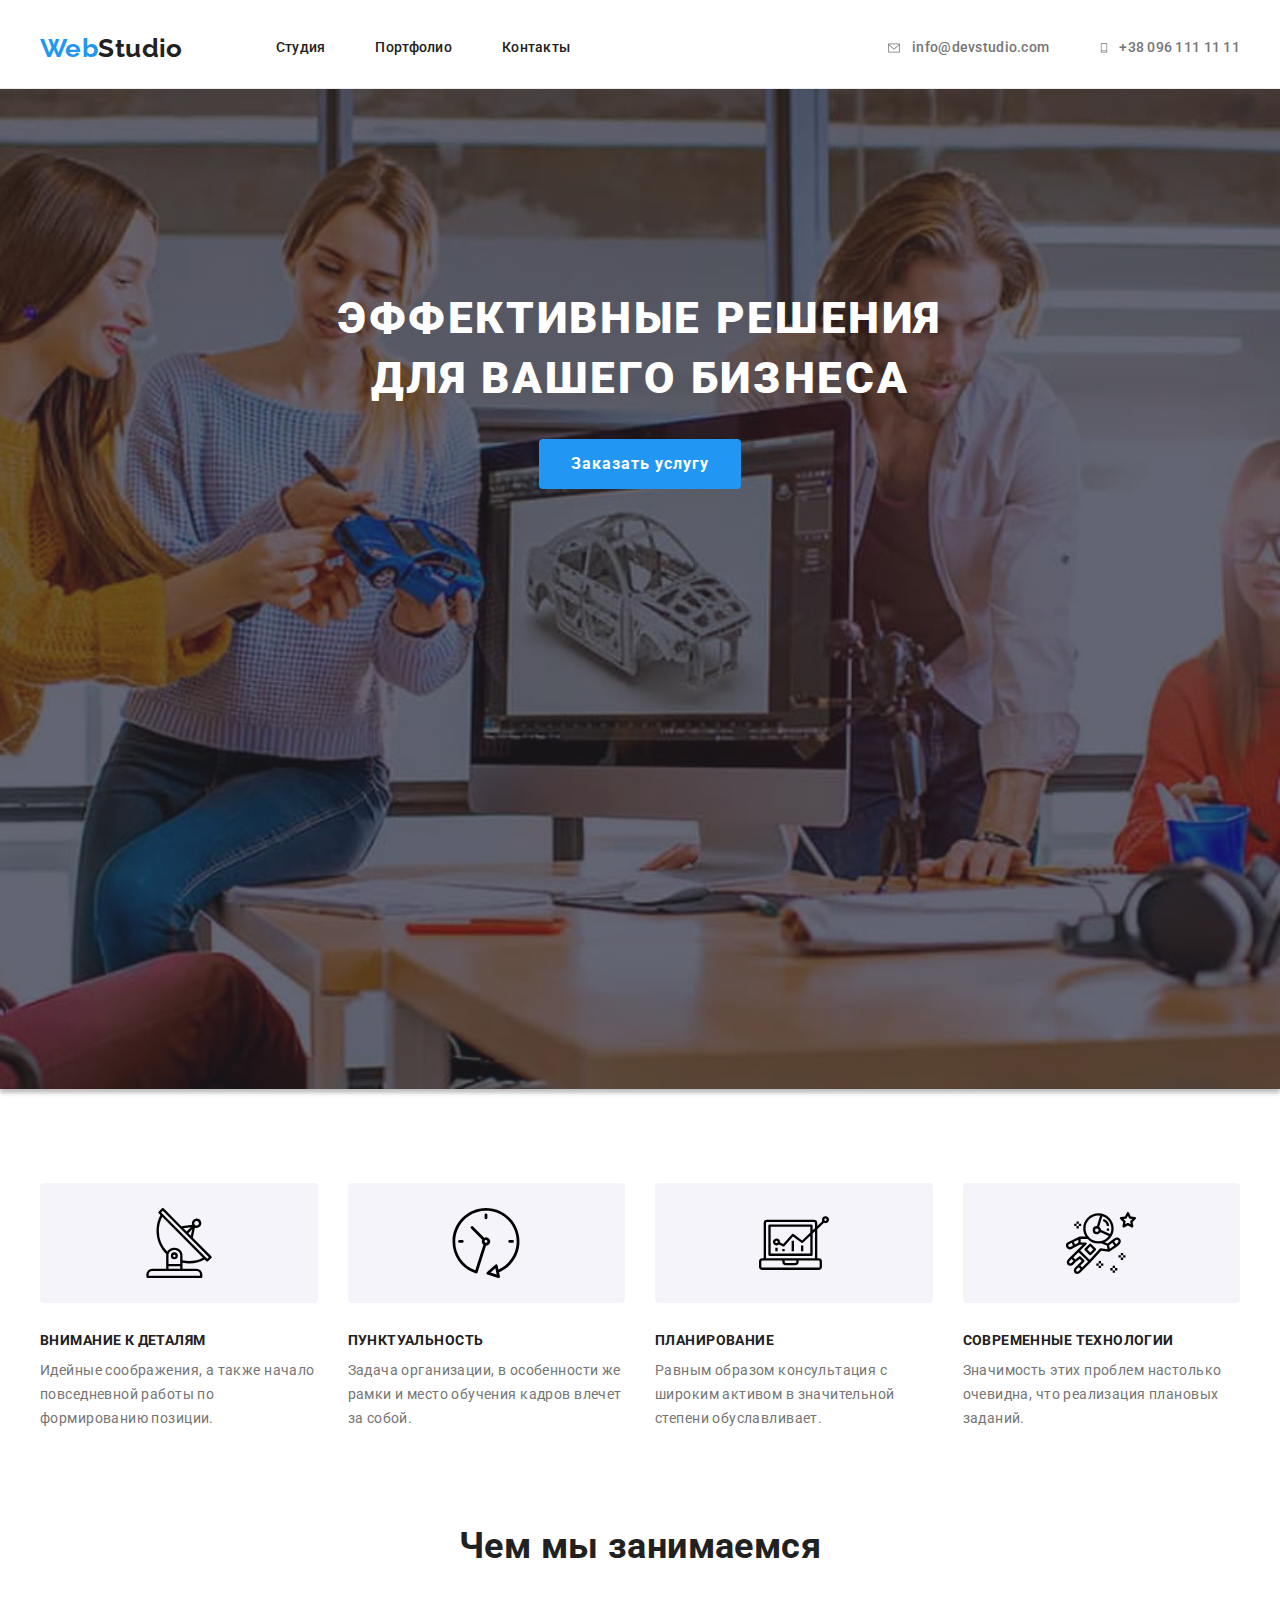
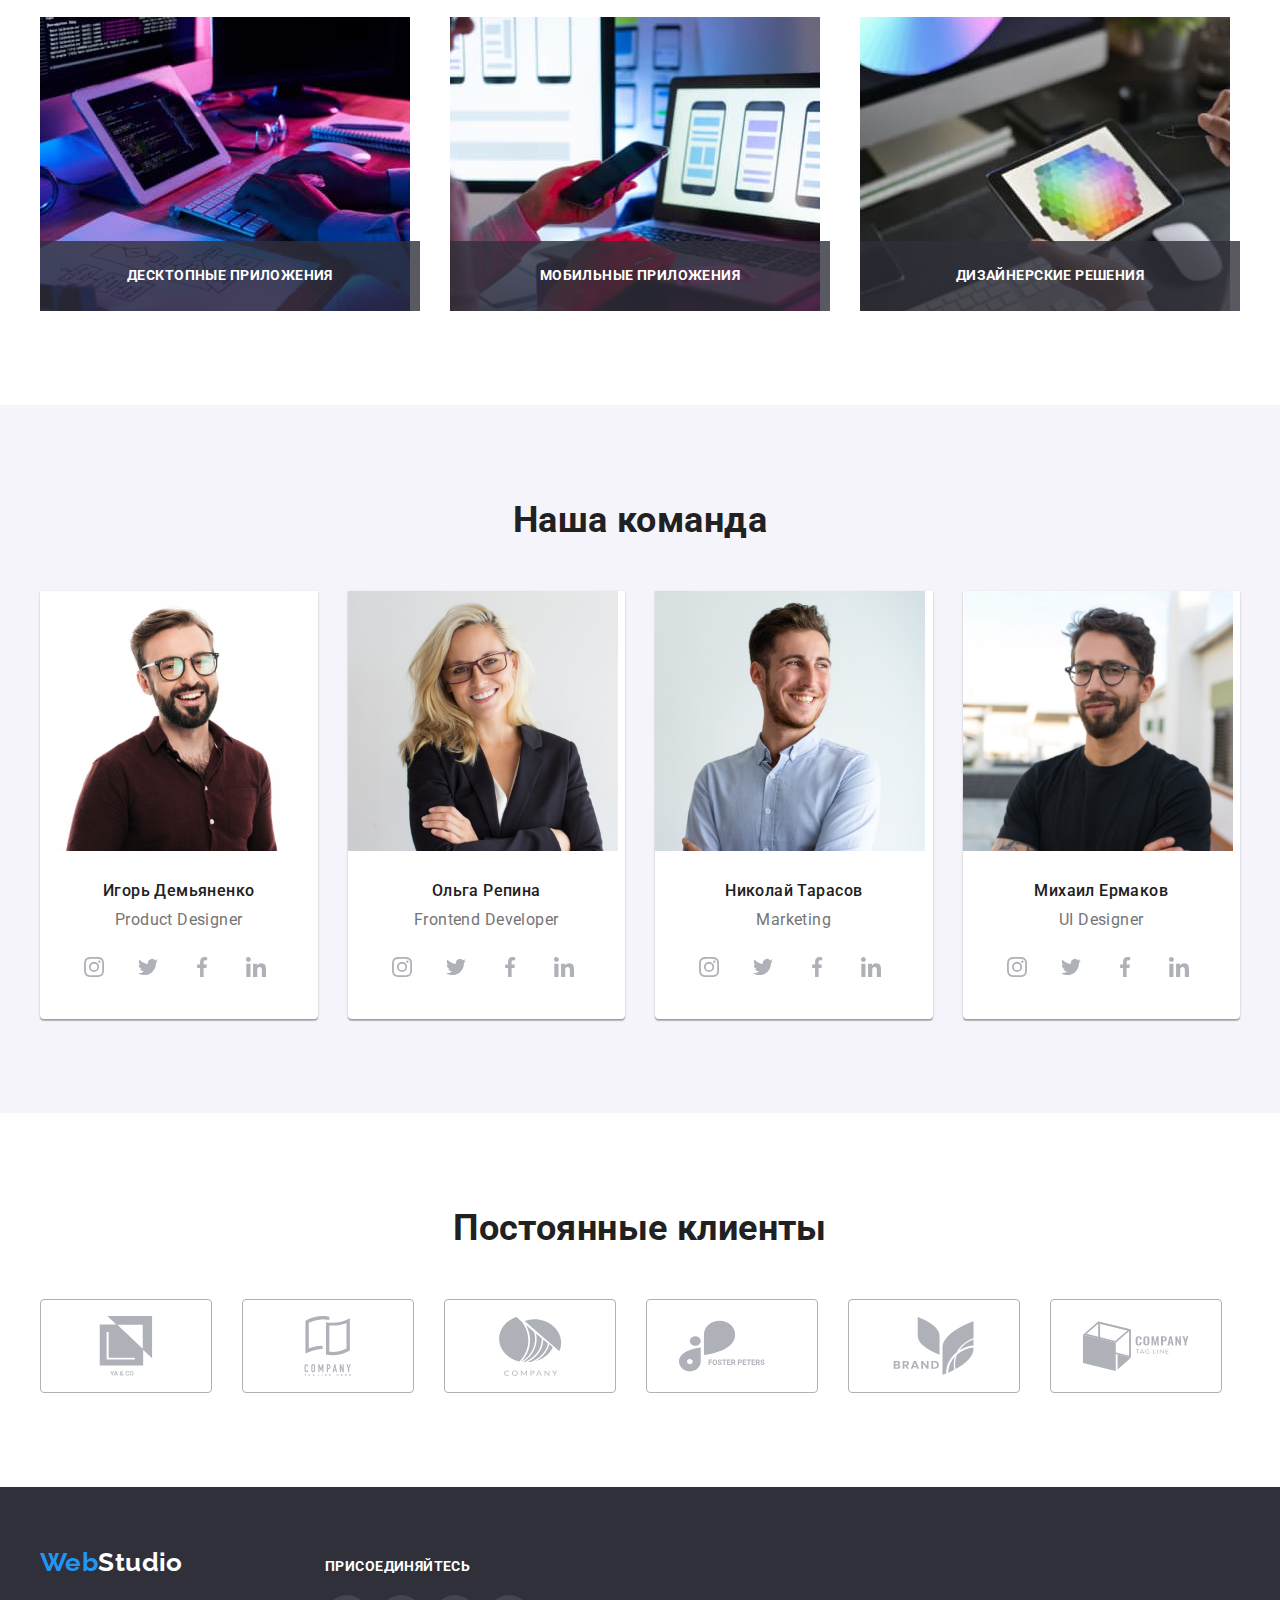
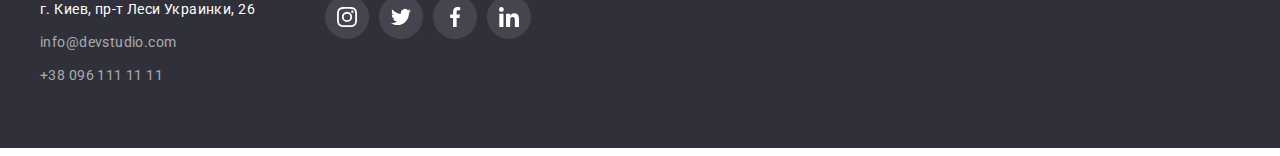
==== index.html @ 46153fd8 "add" ====
<!DOCTYPE html>
<html lang="ru">
<head>
    <meta charset="UTF-8">
    <meta http-equiv="X-UA-Compatible" content="IE=edge">
    <meta name="viewport" content="width=device-width, initial-scale=1.0">
    <title>Document</title>
        <link rel="preconnect" href="https://fonts.googleapis.com">
        <link rel="preconnect" href="https://fonts.gstatic.com" crossorigin>
        <link href="https://fonts.googleapis.com/css2?family=Oleo+Script&family=Raleway:wght@700&family=Roboto:wght@400;500;700;900&display=swap" rel="stylesheet">
        <link rel="stylesheet" href="https://cdnjs.cloudflare.com/ajax/libs/modern-normalize/1.1.0/modern-normalize.min.css" integrity="sha512-wpPYUAdjBVSE4KJnH1VR1HeZfpl1ub8YT/NKx4PuQ5NmX2tKuGu6U/JRp5y+Y8XG2tV+wKQpNHVUX03MfMFn9Q==" crossorigin="anonymous" referrerpolicy="no-referrer" />
        <link rel="stylesheet" href="./css/style.css">
</head>
<body>
    <header class="site-header"> 
        <div class="container header-container">
            <a href="" class="logo-accent-color link"> Web<span class="color-black">Studio</span></a>
        <nav>
            <ul class="header-site-nav list">
                <li class="header-nav-item"> <a href="" class="site-nav-link link">Студия</a> </li>
                <li class="header-nav-item"> <a href="./portfolio.html" class="site-nav-link link">Портфолио</a> </li>
                <li class="header-nav-item"> <a href="" class="site-nav-link link">Контакты</a>  </li>
            </ul>
        </nav>    
            <ul class="header-site-contact list">
                <li class="header-contact-item">
                     <a class="site-contact-link link" href="mailto:info@devstudio.com" >
                        <svg class="icon envelope" width="16" height="12" >
                            <use href="./img/icons.svg#icon-envelope" ></use>
                        </svg>
                        info@devstudio.com </a>
                     </li>
                <li class="header-contact-item">
                     <a class="site-contact-link link" href="tel:+380961111111" >
                        <svg class="icon vector" width="10" height="16" >
                            <use href="./img/icons.svg#icon-Vector" ></use>
                        </svg>
                        +38 096 111 11 11 </a> 
                    </li>
            </ul>
        </div>
    </header>
    <main>
        <section class="main-hero thumb">
                <div class="container">
                    <h1 class="main-hero-title">Эффективные решения <br> для вашего бизнеса</h1>
                    <button class="main-hero-button pointer" type="button">Заказать услугу</button>
                </div> 
        </section>
        <section class="section-feature section">
            <div class="container">
            <h2 class="visually-hidden">Последовательность эффективной работы</h2>
            <ul class="section-feature-list list"> 
                <li class="section-feature-item">
                    <div class="feature-thumb">
                        <svg class="features-icon">
                            <use href="./img/icons.svg#icon-antenna"></use>
                        </svg>
                    </div>
                    <h3 class="section-feature-title">Внимание к деталям</h3>
                    <p class="section-feature-text">Идейные соображения, а также начало повседневной работы по формированию позиции.</p>
                </li>
                <li class="section-feature-item">
                    <div class="feature-thumb">
                        <svg class="features-icon">
                            <use href="./img/icons.svg#icon-clock"></use>
                        </svg>
                    </div>
                    <h3 class="section-feature-title">Пунктуальность</h3>
                    <p class="section-feature-text">Задача организации, в особенности же рамки и место обучения кадров влечет за собой.</p>
                </li>
                <li class="section-feature-item">
                    <div class="feature-thumb">
                        <svg class="features-icon">
                            <use href="./img/icons.svg#icon-diagram"></use>
                        </svg>
                    </div>
                    <h3 class="section-feature-title">Планирование</h3>
                    <p class="section-feature-text">Равным образом консультация с широким активом в значительной степени обуславливает.</p>
                </li>
                <li class="section-feature-item">
                    <div class="feature-thumb">
                        <svg class="features-icon">
                            <use href="./img/icons.svg#icon-astronaut"></use>
                        </svg>
                    </div>
                    <h3 class="section-feature-title">Современные технологии</h3>
                    <p class="section-feature-text">Значимость этих проблем настолько очевидна, что реализация плановых заданий.</p>        
               </li>                     
            </ul>
            </div>
        </section>
        <!--Нашы работы-->
        <section class="section-work section">
            <div class="container">
            <h2 class="promo-title">Чем мы занимаемся</h2>
                <ul class="work-foto-list list">
                    <li class="work-foto-item">
                        <div class="img-thumb">
                            <img src="./img/box1.jpg" alt="Написание кода в HTML" width="370" height="294">
                            <div class="img-title">
                                <p class="label" >Десктопные приложения</p>
                             </div>
                        </div>
                    </li>
                    <li class="work-foto-item">
                        <div class="img-thumb">
                            <img src="./img/box2.jpg" alt="Разработка web приложений для смартфонов" width="370" height="294">
                            <div class="img-title">
                                <p class="label">Мобильные приложения</p>
                            </div>
                        </div>
                    </li> 
                    <li class="work-foto-item">
                        <div class="img-thumb">
                            <img src="./img/box3.jpg" alt="Дизайнерское решение" width="370" height="294">
                            <div class="img-title">
                                <p class="label">Дизайнерские решения</p>
                            </div>
                        </div>
                    </li>
                </ul>
            </div>
        </section>
        <!--Команда-->
        <section class="section-team section">
            <div class="container">
            <h2 class="promo-title">Наша команда</h2>
            <ul class="team-foto-list list">
                <li class="team-foto-item">
                    <img src="./img/img.jpg" alt="Игорь Демьяненко" width="270" height="260">
                        <div class="container-data">
                            <h3 class="team-foto-title">Игорь Демьяненко</h3>
                            <p class="team-foto-text" lang="en">Product Designer</p>
                                <ul class="team-list-icon">
                                    <li class="team-item-icon">
                                        <a class="team-link-icon" href="">
                                            <svg class="team-icon">
                                                <use href="./img/icons.svg#icon-instagram"></use>
                                            </svg>
                                        </a>
                                    </li>
                                    <li class="team-item-icon">
                                        <a class="team-link-icon" href="">
                                            <svg class="team-icon">
                                                <use href="./img/icons.svg#icon-twitter"></use>
                                            </svg>
                                        </a>
                                    </li>
                                    <li class="team-item-icon">
                                        <a class="team-link-icon" href="">
                                            <svg class="team-icon">
                                                <use href="./img/icons.svg#icon-facebook"></use>
                                            </svg>
                                        </a>
                                    </li>
                                    <li class="team-item-icon">
                                        <a class="team-link-icon" href="">
                                            <svg class="team-icon">
                                                <use href="./img/icons.svg#icon-linkedin"></use>
                                            </svg>
                                        </a>
                                    </li>
                                </ul>
                        </div>
                </li>
                <li class="team-foto-item">
                    <img src="./img/img1.jpg" alt="Ольга Репина" width="270" height="260">
                        <div class="container-data">
                            <h3 class="team-foto-title">Ольга Репина</h3>    
                            <p class="team-foto-text" lang="en">Frontend Developer</p>
                                <ul class="team-list-icon">
                                    <li class="team-item-icon">
                                        <a class="team-link-icon" href="">
                                            <svg class="team-icon">
                                                <use href="./img/icons.svg#icon-instagram"></use>
                                            </svg>
                                        </a>
                                    </li>
                                    <li class="team-item-icon">
                                        <a class="team-link-icon" href="">
                                            <svg class="team-icon">
                                                <use href="./img/icons.svg#icon-twitter"></use>
                                            </svg>
                                        </a>
                                    </li>
                                    <li class="team-item-icon">
                                        <a class="team-link-icon" href="">
                                            <svg class="team-icon">
                                                <use href="./img/icons.svg#icon-facebook"></use>
                                            </svg>
                                        </a>
                                    </li>
                                    <li class="team-item-icon">
                                        <a class="team-link-icon" href="">
                                            <svg class="team-icon">
                                                <use href="./img/icons.svg#icon-linkedin"></use>
                                            </svg>
                                        </a>
                                    </li>
                                </ul>
                        </div>
                    <li class="team-foto-item">
                    <img src="./img/img2.jpg" alt="Николай Тарасов" width="270" height="260">
                        <div class="container-data">
                            <h3 class="team-foto-title">Николай Тарасов</h3>
                            <p class="team-foto-text" lang="en">Marketing</p>
                                <ul class="team-list-icon">
                                    <li class="team-item-icon">
                                        <a class="team-link-icon" href="">
                                            <svg class="team-icon">
                                                <use href="./img/icons.svg#icon-instagram"></use>
                                            </svg>
                                        </a>
                                    </li>
                                    <li class="team-item-icon">
                                        <a class="team-link-icon" href="">
                                            <svg class="team-icon">
                                                <use href="./img/icons.svg#icon-twitter"></use>
                                            </svg>
                                        </a>
                                    </li>
                                    <li class="team-item-icon">
                                        <a class="team-link-icon" href="">
                                            <svg class="team-icon">
                                                <use href="./img/icons.svg#icon-facebook"></use>
                                            </svg>
                                        </a>
                                    </li>
                                    <li class="team-item-icon">
                                        <a class="team-link-icon" href="">
                                            <svg class="team-icon">
                                                <use href="./img/icons.svg#icon-linkedin"></use>
                                            </svg>
                                        </a>
                                    </li>
                                </ul>
                        </div>
                </li>
                <li class="team-foto-item">
                    <img src="./img/img3.jpg" alt="Михаил Ермаков" width="270" height="260">     
                        <div class="container-data">
                            <h3 class="team-foto-title">Михаил Ермаков</h3> 
                            <p class="team-foto-text" lang="en">UI Designer</p>
                                <ul class="team-list-icon">
                                    <li class="team-item-icon">
                                        <a class="team-link-icon" href="">
                                            <svg class="team-icon">
                                                <use href="./img/icons.svg#icon-instagram"></use>
                                            </svg>
                                        </a>
                                    </li>
                                    <li class="team-item-icon">
                                        <a class="team-link-icon" href="">
                                            <svg class="team-icon">
                                                <use href="./img/icons.svg#icon-twitter"></use>
                                            </svg>
                                        </a>
                                    </li>
                                    <li class="team-item-icon">
                                        <a class="team-link-icon" href="">
                                            <svg class="team-icon">
                                                <use href="./img/icons.svg#icon-facebook"></use>
                                            </svg>
                                        </a>
                                    </li>
                                    <li class="team-item-icon">
                                        <a class="team-link-icon" href="">
                                            <svg class="team-icon">
                                                <use href="./img/icons.svg#icon-linkedin"></use>
                                            </svg>
                                        </a>
                                    </li>
                                </ul>
                        </div>
                </li>
            </ul>    
            </div>
        </section>
        <!--Постоянные клиенты-->
        <section class="clients section">
            <div class="container">
                <h2 class="clients-title">Постоянные клиенты</h2>
                    <ul class="clients-list">
                        <li class="clients-item">
                            <a class="clients-link" href="">
                                <svg class="clients-icon" >
                                    <use href="./img/icons.svg#icon-group"></use>
                                </svg>
                            </a>
                        </li>
                        <li class="clients-item">
                            <a class="clients-link" href="">
                                <svg class="clients-icon">
                                    <use href="./img/icons.svg#icon-group1"></use>
                                </svg>
                            </a>
                        </li>
                        <li class="clients-item">
                            <a class="clients-link" href="">
                                <svg class="clients-icon">
                                    <use href="./img/icons.svg#icon-group2"></use>
                                </svg>
                            </a>
                        </li>
                        <li class="clients-item">
                            <a class="clients-link" href="">
                                <svg class="clients-icon">
                                    <use href="./img/icons.svg#icon-group3"></use>
                                </svg>
                            </a>
                        </li>
                        <li class="clients-item">
                            <a class="clients-link" href="">
                                <svg class="clients-icon">
                                    <use href="./img/icons.svg#icon-group4"></use>
                                </svg>
                            </a>
                        </li>
                        <li class="clients-item">
                            <a class="clients-link" href="">
                                <svg class="clients-icon">
                                    <use href="./img/icons.svg#icon-group5"></use>
                                </svg>
                            </a>
                        </li>
                    </ul>
            </div>
        </section>
    </main>

    <footer class="footer">
    <div class="container footer-blocks"> 
        <div class="footer-address">
            <a href="" class="logo-accent-color link"> Web<span class="color-white">Studio</span></a>
            <address class="footer-site">
                <ul class="footer-site-contact list">
                    <li> <a  class="footer-site-map link" href="https://goo.gl/maps/FiaWrPLJSMEdD1xa6" target="_blank" rel="noopener noreferrer nofollow" >г. Киев, пр-т Леси Украинки, 26</a> </li>
                    <li> <a class="footer-site-link link" href="mailto:info@devstudio.com">info@devstudio.com</a> </li>
                    <li> <a class="footer-site-link link" href="tel:+380961111111">+38 096 111 11 11</a> </li>
                </ul>
            </address>
        </div>
        <div class="join">
            <h1 class="join-title">Присоединяйтесь</h1>
                <ul class="social">
                    <li class="social-item">
                        <a class="social-link" href="">
                            <svg class="social-icon">
                                <use href="./img/icons.svg#icon-instagram"></use>
                            </svg>
                        </a>
                    </li>
                    <li class="social-item">
                        <a class="social-link" href="">
                            <svg class="social-icon">
                                <use href="./img/icons.svg#icon-twitter"></use>
                            </svg>
                        </a>
                    </li>
                    <li class="social-item">
                        <a class="social-link" href="">
                            <svg class="social-icon">
                                <use href="./img/icons.svg#icon-facebook"></use>
                            </svg>
                        </a>
                    </li>
                    <li class="social-item">
                        <a class="social-link" href="">
                            <svg class="social-icon">
                                <use href="./img/icons.svg#icon-linkedin"></use>
                            </svg>
                        </a>
                    </li>
                </ul>
        </div>  
    </div>
    </footer>
</body>
</html>
---- css/style.css ----
:root {
    --background-color-page: #ffffff;
    --primary-text-color: #757575;
    --title-text-color: #212121;
    --accent-color-page: #2196F3;
    --hero-text-color: #FFFFFF;
    --logo-page-color: #2196F3;
    --logo-accent-header-color: #212121;
    --logo-accent-footer-color: #ffffff;
    --studio-section-team-color: #F5F4FA;
    --main-portfolio-btn: #F5F4FA;
    --contact-footer: rgba(255, 255, 255, 0.6);
    --main-hero-backgroud-color: #2F303A;
}

body {
    margin-left: auto;
    margin-right: auto;
    font-family: 'Roboto', sans-serif;
    font-size: 14px;
    line-height: 1.71;
    letter-spacing: 0.03em;
    background: var(--background-color-page);
    color: var(--primary-text-color);
}
.pointer{
    cursor: pointer;
}

.list {
    padding: 0;
    margin: 0;
    list-style: none;
}

.link {
    text-decoration: none;
}

.container{
    width: 1200px;
    padding: 0 15px;
    margin: auto;
}

.section{
    padding-top: 94px;
    padding-bottom: 94px;
}

/*logo-page*/
.logo-accent-color {
    display: inline-block;
    font-family: Raleway;
    font-weight: 700;
    font-size: 26px;
    line-height: 1.19;
    color: var(--logo-page-color);
}

.logo-accent-color .color-black {
    color: var(--logo-accent-header-color);
}

.logo-accent-color .color-white {
    color: var(--logo-accent-footer-color);
}

/*header-page*/
.site-header{
    border-bottom: 1px solid #ECECEC;;
}
.header-container{
    display: flex;
    align-items: center;
}

.header-site-nav,
.header-site-contact{
    display: flex;
}

.header-site-nav{
    margin-left: 93px;
}

.header-site-contact{
    margin-left: auto;
}

.header-nav-item:not(:last-child) {
    margin-right: 50px;
}

.header-contact-item:not(:last-child) {
    margin-right: 50px;
}
.site-contact-link::before {
    content: " ";
    background-size: contain;
}

.icon {
  margin-right: 10px;
  fill: var(--primary-text-color);
  align-self: center;
}

.site-nav-link,
.site-contact-link {
    display: inline-flex;
    padding-top: 32px;
    padding-bottom: 32px;
    align-self: center;
    font-weight: 500;
    line-height: 1.14;
    letter-spacing: 0.02em;
    color: var(--title-text-color);
}

.site-contact-link {
    color: var(--primary-text-color)
}
.header-site-contact .site-contact-link:hover .icon{
    fill: var(--accent-color-page);
}

.site-nav-link:hover,
.site-contact-link:hover,
.site-nav-link:focus,
.site-contact-link:focus,
.footer-site-map:hover,
.footer-site-map:focus,
.footer-site-link:hover,
.footer-site-link:focus{
    color: var(--accent-color-page);
}

/*main-hero*/
.main-hero { 
    max-width: 1600px;
    height: 600px;
    margin-left: auto;
    margin-right: auto;
    padding-top: 200px;
    padding-bottom: 200px;
    text-align: center;
    background-image: linear-gradient( to bottom,
    rgba(47, 48, 58, 0.4),
    rgba(47, 48, 58, 0.4)),
    url('../img/head.jpg');
    background-position:center;
    background-repeat: no-repeat;
    background-size: cover;
    box-shadow: 0px 4px 4px rgba(0, 0, 0, 0.25);

    background-color: var(--main-hero-backgroud-color);
    color: var(--hero-text-color);
}

.main-hero-title {
    margin-top: 0;
    margin-bottom: 30px;
    font-weight: 900;
    font-size: 44px;
    line-height: 1.36;
    letter-spacing: 0.06em;
    text-transform: uppercase;
}

.main-hero-button {
    border-radius: 4px;
    padding: 10px 32px;
    min-width: 200px;
    border: 0ch;
    font-family:inherit;
    font-weight: 700;
    font-size: 16px;
    line-height: 1.87;
    text-align: center;
    align-items: center;
    letter-spacing: 0.06em;
    color: var(--hero-text-color);
    background: var(--accent-color-page);
}

.main-hero-button:hover,
.main-hero-button:focus {
    background: #188CE8;
}

/*section-feature*/
.feature-thumb{
    display: flex;
    height: 120px;
    margin-bottom: 30px;
    background-color: var(--studio-section-team-color);
    border-radius: 4px;
    justify-content: center;
    align-items: center;
}

.features-icon {
    width: 70px;
    height: 70px;
}


.section-feature-list{
    display: flex;
}

.section-feature-item{
    width:calc((100% - 90px) / 4)
}

.section-feature-item:not(:last-child) {
    margin-right: 30px;
}

.section-feature-title {
    margin-top: 0;
    margin-bottom: 10px;
    font-size: 14px;
    line-height: 1.14;
    text-transform: uppercase;
    color: var(--title-text-color);
}

.section-feature-text{
    margin-top: 0;
    margin-bottom: 0;
}

/*section-work*/
.img-thumb {
    position: relative;
}
.img-title {
    display: inline-block;
    position: absolute;
    width: 100%;
    height: 70px;
    bottom: 0;
    background: rgba(47, 48, 58, 0.8);
}

.label {
    margin-top: 0;
    margin-bottom: 0;
    padding-top: 27px;
    padding-bottom: 27px;
    font-weight: 700;
    line-height: 1.14;
    text-align: center;
    text-transform: uppercase;
    color: var(--background-color-page);
}

.section-work {
    padding-top: 0;
}

.work-foto-list{
    display: flex;
}

.work-foto-list img{
    display: block;
    max-width: 100%;
}

.work-foto-item{
    width: calc((100% - 60px) / 3);
}
.work-foto-item:not(:last-child) {
    margin-right: 30px;
}

/*section-team*/
.section-team {
    background-color: var(--studio-section-team-color);
}

.promo-title {
    margin-top: 0;
    margin-bottom: 50px;
    font-size: 36px;
    line-height: 1.17;
    text-align: center;
    color: var(--title-text-color);
}

.team-foto-list {
    display: flex;
    flex-wrap: wrap;
    font-size: 16px;
    line-height: 1.19;
    text-align: center;
    color: var(--title-text-color);
}

.team-foto-list img {
display: block;
max-width: 100%;
}

.team-foto-item{
    width:calc((100% - 90px) / 4);
    background-color: #ffffff;
    border-radius: 0 0 4px 4px;
    box-shadow: 0px 1px 3px rgba(0, 0, 0, 0.12), 0px 1px 1px rgba(0, 0, 0, 0.14), 0px 2px 1px rgba(0, 0, 0, 0.2);
}

.team-foto-item:not(:last-child) {
    margin-right: 30px;
}

.container-data {
padding-top: 30px;
padding-bottom: 30px;
}

.team-foto-title {
    margin-top: 0;
    margin-bottom: 10px;
    font-size: 16px;
    font-weight: 500;
}

.team-foto-text {
    margin-top: 0;
    margin-bottom: 0;
    color: var(--primary-text-color);
}

.team-list-icon {
    padding: 0;
    display: flex;
    margin-top: 16px;
    margin-left: 32px;
    margin-right: 32px;
    list-style: none;
}

.team-item-icon:not(:last-child) {
    margin-right: 10px;
}

.team-link-icon {
    display: flex;
    justify-content: center;
    align-items: center;
    width: 44px;
    height: 44px;
    background-color: var(--background-color-page);
    border-radius: 50%;
    transition: background-color 250ms cubic-bezier(0.4, 0, 0.2, 1),
    color 250ms cubic-bezier(0.4, 0, 0.2, 1);
    text-decoration: none;
}

.team-link-icon:hover{
    background-color: var(--accent-color-page);
}

.team-icon{
     width: 20px;
    height: 20px;
    fill: #afb1b8;
}

.team-list-icon .team-link-icon:hover .team-icon{
    fill: var(--background-color-page);
}

/*clients*/
.clients-title {
    margin-top: 0; 
    margin-bottom: 50px; 
    font-style: normal;
    font-weight: 700;
    font-size: 36px;
    line-height: 1.17;
    text-align: center;
    color:var(--title-text-color);
}

.clients-list{
    padding: 0;
    margin-top: 0;
    margin-bottom: 0;
    display: flex;
    list-style: none;
}

.clients-link {
    display: flex;
    justify-content: center;
    align-items: center;
    width: 170px;
    height: 92px;
    border: 1px solid #afb1b8;
    border-radius: 4px;
    transition: color 250ms cubic-bezier(0.4, 0, 0.2, 1);
}

.clients-link:hover {
     border: 1px solid var(--accent-color-page);
}

.clients-item{
    padding-top: 0;
    padding-bottom: 0;  
}

.clients-item:not(:last-child) {
    margin-right: 30px;
}

.clients-icon{
    width: 106px;
    height: 60px;
    fill: #afb1b8;
}

.clients-list .clients-link:hover .clients-icon {
  fill: var(--accent-color-page);
}

/*footer*/
.footer .logo-accent-color {
    margin-bottom: 20px;
}

.footer-site-contact {
    line-height: 1.71;
}

.footer-site {
    font-style: inherit;
}

.footer-site-contact li:not(:last-child) {
    margin-bottom: 9px;
}

.footer-site-map {
    color: var(--hero-text-color);
}

.footer-site-link {
    margin-top: 9px;
    color: var(--contact-footer);
}

.footer {
    padding-top: 60px;
    padding-bottom: 60px;
    background: var(--main-hero-backgroud-color);
}

.footer-address {
  margin-right: 70px;
}

.join-title {
    margin-top: 0;
    margin-bottom: 20px;
    font-weight: 700;
    font-size: 14px;
    line-height: 1.14;
    text-transform: uppercase;
    color: var(--background-color-page);
}

.footer-blocks {
  display: flex;
  align-items: baseline;
}

.social {
    padding:0;
    display: flex;
    list-style: none;
}

.social-item:not(:last-child) {
    margin-right: 10px;
}

.social-link {
    display: flex;
    justify-content: center;
    align-items: center;
    width: 44px;
    height: 44px;
    background-color: rgba(255, 255, 255, 0.1);
    border-radius: 50%;
    transition: background-color 250ms cubic-bezier(0.4, 0, 0.2, 1),
        color 250ms cubic-bezier(0.4, 0, 0.2, 1);
}

.social-link:hover {
    background-color: var(--accent-color-page);
}

.social-icon {
    width: 20px;
    height: 20px;
    fill: var(--hero-text-color);
}

/*Portfolio*/
.main-btn-list {
    margin-bottom: 50px;
    display: flex;
    justify-content:center;
}

.main-btn-item:not(:last-child) {
    margin-right: 8px;
}

.main-btn-link {
    border-radius: 4px;
    padding: 6px 22px;
    font-family:inherit;
    font-weight: 500;
    font-size: 16px;
    line-height: 1.62;
    text-align: center;
    color: #212121;
    background: var(--main-portfolio-btn);
    border: 0ch;
    transition: background-color 250ms cubic-bezier(0.4, 0, 0.2, 1),
    color 250ms cubic-bezier(0.4, 0, 0.2, 1);
}

.main-btn-link:hover,
.main-btn-link:focus {
    background: var(--accent-color-page);
    color: var(--background-color-page);
    filter: drop-shadow(0px 4px 4px rgba(0, 0, 0, 0.25));
}

.portfolio-work-list {
    display: flex; 
    flex-wrap: wrap;
}

.portfolio-work-list img {
    display: block;
    max-width: 100%;
}

.portfolio-work-item {
    width: calc((100% - 60px) / 3);
    margin-right: 30px;
    margin-bottom: 30px;
    background: #FFFFFF;
}

.portfolio-work-item:nth-child(3n) {
    margin-right: 0;
}
.portfolio-work-item:nth-last-child(-n + 3) {
    margin-bottom: 0;
}
 .portfolio-work-list .portfolio-work-item:hover{
    filter: drop-shadow(0px 4px 4px rgba(0, 0, 0, 0.25));
 }
.portfolio-info {
    padding: 20px 24px;
    border-left: 1px solid #EEEEEE;
    border-right: 1px solid #EEEEEE;
    border-bottom: 1px solid #EEEEEE;
}

.portfolio-work-title {
    margin-top: 0;
    margin-bottom: 4px;
    font-size: 18px;
    line-height: 2;
    letter-spacing: 0.06em;
    color: var(--title-text-color);
}

.portfolio-work-text {
    margin-top: 0;
    margin-bottom: 0;
    font-size: 16px;
    line-height: 1.87;
    color: var(--primary-text-color);
}

.visually-hidden {
    position: fixed;
    transform: scale(0);
}
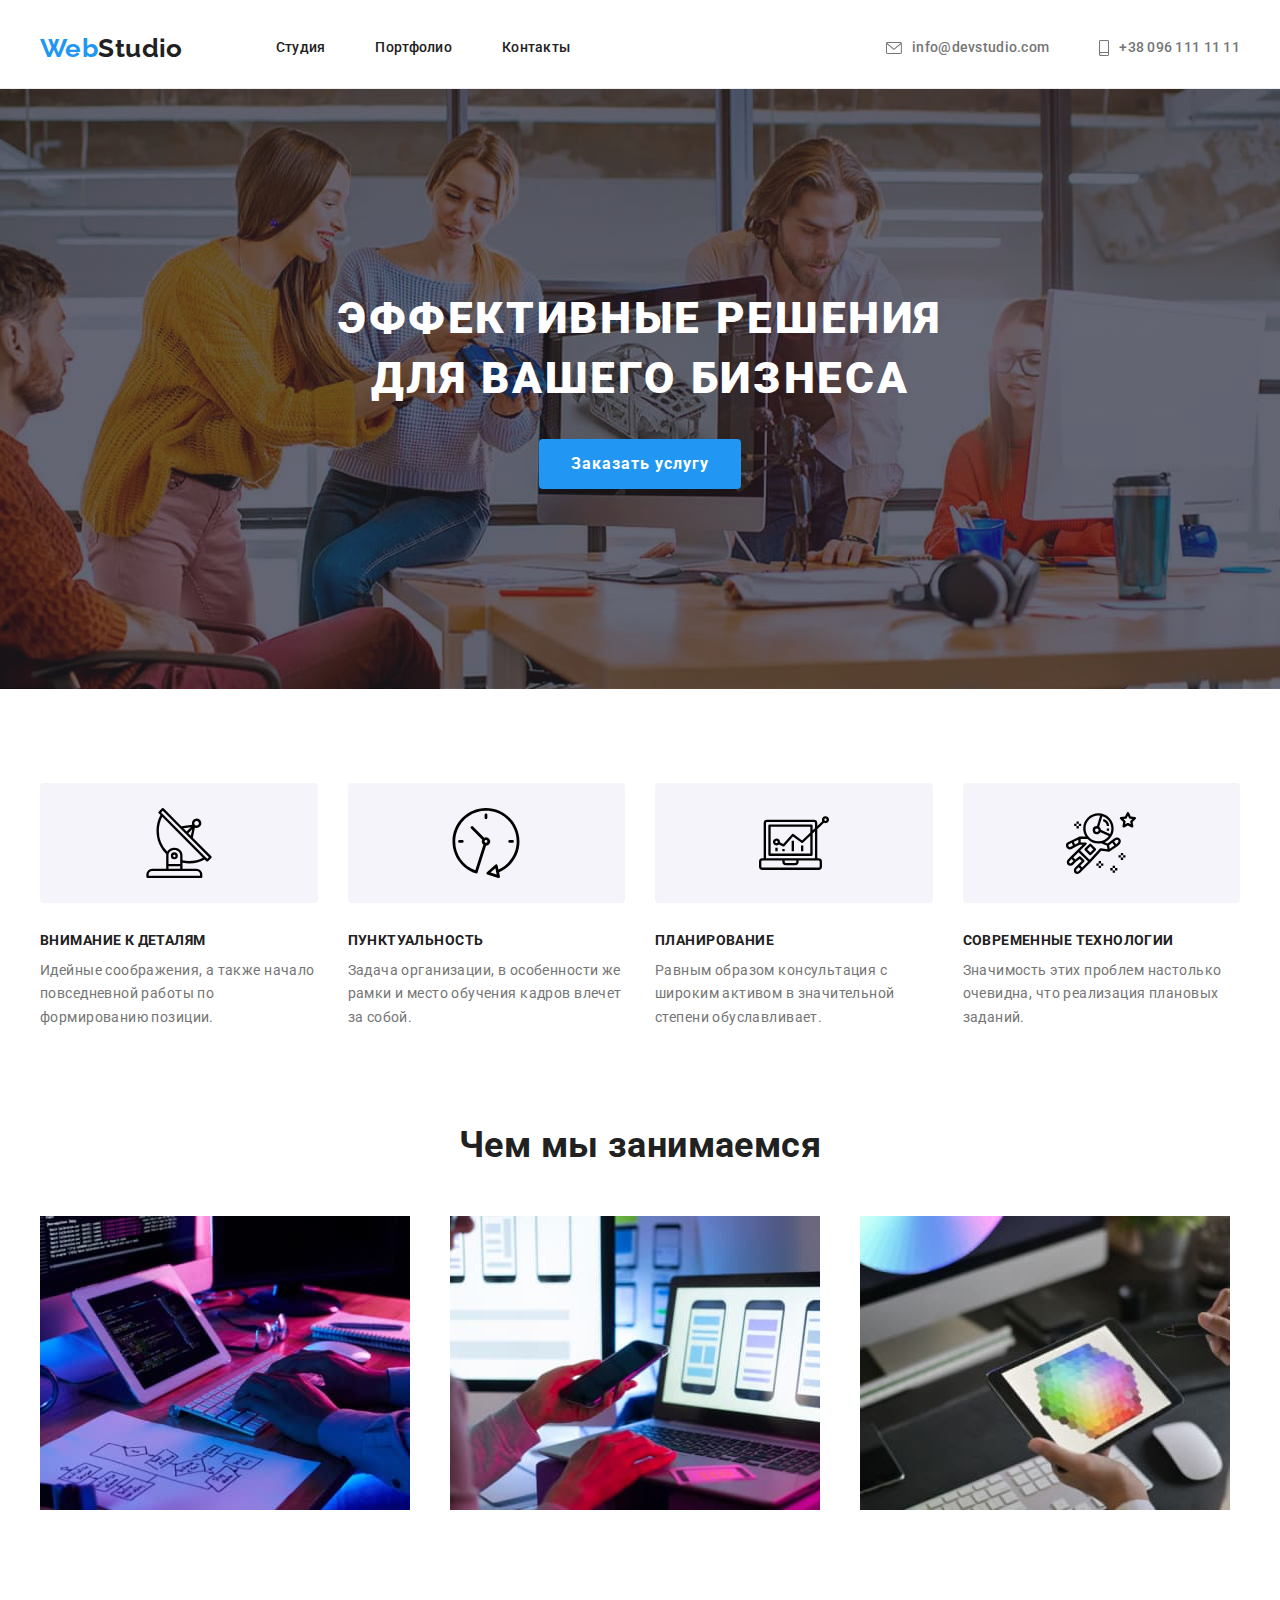
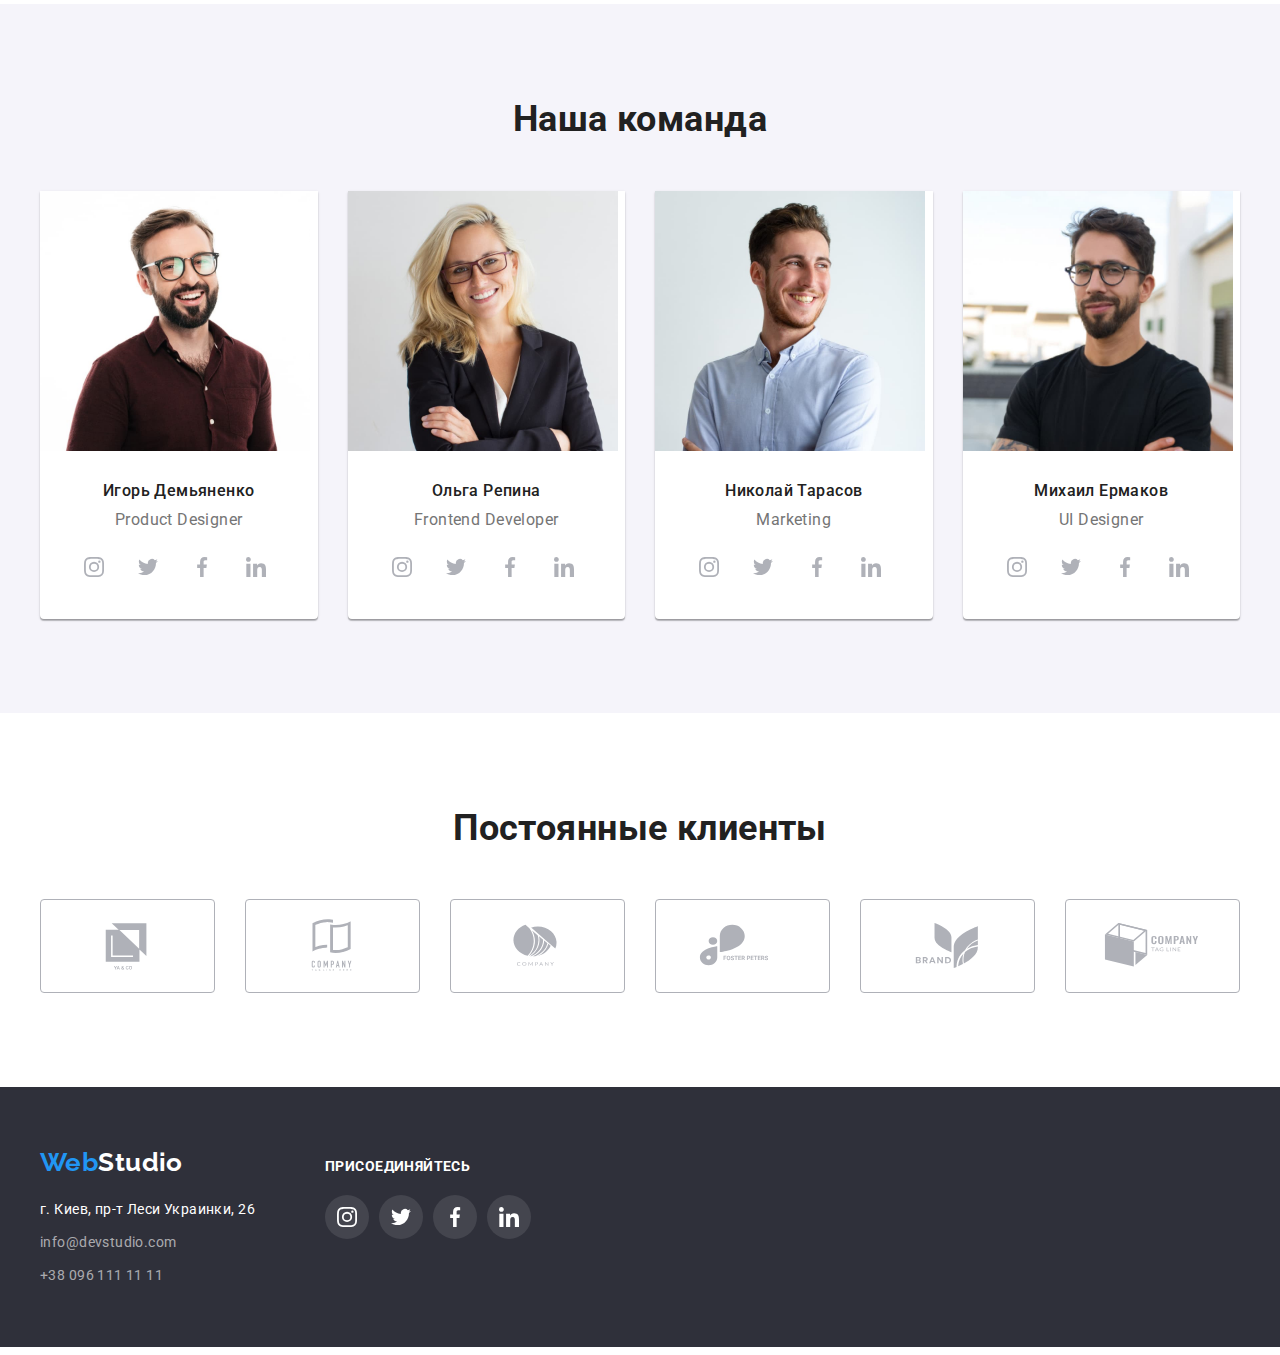
==== commit 7f0feef9: "add" ====
--- a/index.html
+++ b/index.html
@@ -33,7 +33,7 @@
                 <li class="header-contact-item">
                      <a class="site-contact-link link" href="tel:+380961111111" >
                         <svg class="icon vector" width="10" height="16" >
-                            <use href="./img/icons.svg#icon-Vector" ></use>
+                            <use href="./img/icons.svg#icon-smartphone" ></use>
                         </svg>
                         +38 096 111 11 11 </a> 
                     </li>
@@ -53,7 +53,7 @@
             <ul class="section-feature-list list"> 
                 <li class="section-feature-item">
                     <div class="feature-thumb">
-                        <svg class="features-icon">
+                        <svg class="features-icon" width="70" height="70">
                             <use href="./img/icons.svg#icon-antenna"></use>
                         </svg>
                     </div>
@@ -62,7 +62,7 @@
                 </li>
                 <li class="section-feature-item">
                     <div class="feature-thumb">
-                        <svg class="features-icon">
+                        <svg class="features-icon" width="70" height="70">
                             <use href="./img/icons.svg#icon-clock"></use>
                         </svg>
                     </div>
@@ -71,7 +71,7 @@
                 </li>
                 <li class="section-feature-item">
                     <div class="feature-thumb">
-                        <svg class="features-icon">
+                        <svg class="features-icon" width="70" height="70">
                             <use href="./img/icons.svg#icon-diagram"></use>
                         </svg>
                     </div>
@@ -80,7 +80,7 @@
                 </li>
                 <li class="section-feature-item">
                     <div class="feature-thumb">
-                        <svg class="features-icon">
+                        <svg class="features-icon" width="70" height="70">
                             <use href="./img/icons.svg#icon-astronaut"></use>
                         </svg>
                     </div>
@@ -98,25 +98,31 @@
                     <li class="work-foto-item">
                         <div class="img-thumb">
                             <img src="./img/box1.jpg" alt="Написание кода в HTML" width="370" height="294">
+                            <!--
                             <div class="img-title">
                                 <p class="label" >Десктопные приложения</p>
                              </div>
+                            -->
                         </div>
                     </li>
                     <li class="work-foto-item">
                         <div class="img-thumb">
                             <img src="./img/box2.jpg" alt="Разработка web приложений для смартфонов" width="370" height="294">
+                            <!--
                             <div class="img-title">
                                 <p class="label">Мобильные приложения</p>
                             </div>
+                            -->
                         </div>
                     </li> 
                     <li class="work-foto-item">
                         <div class="img-thumb">
                             <img src="./img/box3.jpg" alt="Дизайнерское решение" width="370" height="294">
+                            <!--
                             <div class="img-title">
                                 <p class="label">Дизайнерские решения</p>
                             </div>
+                            -->
                         </div>
                     </li>
                 </ul>
@@ -135,29 +141,29 @@
                                 <ul class="team-list-icon">
                                     <li class="team-item-icon">
                                         <a class="team-link-icon" href="">
-                                            <svg class="team-icon">
-                                                <use href="./img/icons.svg#icon-instagram"></use>
-                                            </svg>
-                                        </a>
-                                    </li>
-                                    <li class="team-item-icon">
-                                        <a class="team-link-icon" href="">
-                                            <svg class="team-icon">
-                                                <use href="./img/icons.svg#icon-twitter"></use>
-                                            </svg>
-                                        </a>
-                                    </li>
-                                    <li class="team-item-icon">
-                                        <a class="team-link-icon" href="">
-                                            <svg class="team-icon">
-                                                <use href="./img/icons.svg#icon-facebook"></use>
-                                            </svg>
-                                        </a>
-                                    </li>
-                                    <li class="team-item-icon">
-                                        <a class="team-link-icon" href="">
-                                            <svg class="team-icon">
-                                                <use href="./img/icons.svg#icon-linkedin"></use>
+                                            <svg class="team-icon" width="20" height="20">
+                                                <use href="./img/icons.svg#icon-instagram" ></use>
+                                            </svg>
+                                        </a>
+                                    </li>
+                                    <li class="team-item-icon">
+                                        <a class="team-link-icon" href="">
+                                            <svg class="team-icon" width="20" height="20">
+                                                <use href="./img/icons.svg#icon-twitter" ></use>
+                                            </svg>
+                                        </a>
+                                    </li>
+                                    <li class="team-item-icon">
+                                        <a class="team-link-icon" href="">
+                                            <svg class="team-icon" width="20" height="20">
+                                                <use href="./img/icons.svg#icon-facebook" ></use>
+                                            </svg>
+                                        </a>
+                                    </li>
+                                    <li class="team-item-icon">
+                                        <a class="team-link-icon" href="">
+                                            <svg class="team-icon" width="20" height="20">
+                                                <use href="./img/icons.svg#icon-linkedin" ></use>
                                             </svg>
                                         </a>
                                     </li>
@@ -172,28 +178,28 @@
                                 <ul class="team-list-icon">
                                     <li class="team-item-icon">
                                         <a class="team-link-icon" href="">
-                                            <svg class="team-icon">
+                                            <svg class="team-icon" width="20" height="20">
                                                 <use href="./img/icons.svg#icon-instagram"></use>
                                             </svg>
                                         </a>
                                     </li>
                                     <li class="team-item-icon">
                                         <a class="team-link-icon" href="">
-                                            <svg class="team-icon">
+                                            <svg class="team-icon" width="20" height="20">
                                                 <use href="./img/icons.svg#icon-twitter"></use>
                                             </svg>
                                         </a>
                                     </li>
                                     <li class="team-item-icon">
                                         <a class="team-link-icon" href="">
-                                            <svg class="team-icon">
+                                            <svg class="team-icon" width="20" height="20">
                                                 <use href="./img/icons.svg#icon-facebook"></use>
                                             </svg>
                                         </a>
                                     </li>
                                     <li class="team-item-icon">
                                         <a class="team-link-icon" href="">
-                                            <svg class="team-icon">
+                                            <svg class="team-icon" width="20" height="20">
                                                 <use href="./img/icons.svg#icon-linkedin"></use>
                                             </svg>
                                         </a>
@@ -208,28 +214,28 @@
                                 <ul class="team-list-icon">
                                     <li class="team-item-icon">
                                         <a class="team-link-icon" href="">
-                                            <svg class="team-icon">
+                                            <svg class="team-icon" width="20" height="20">
                                                 <use href="./img/icons.svg#icon-instagram"></use>
                                             </svg>
                                         </a>
                                     </li>
                                     <li class="team-item-icon">
                                         <a class="team-link-icon" href="">
-                                            <svg class="team-icon">
+                                            <svg class="team-icon" width="20" height="20">
                                                 <use href="./img/icons.svg#icon-twitter"></use>
                                             </svg>
                                         </a>
                                     </li>
                                     <li class="team-item-icon">
                                         <a class="team-link-icon" href="">
-                                            <svg class="team-icon">
+                                            <svg class="team-icon" width="20" height="20">
                                                 <use href="./img/icons.svg#icon-facebook"></use>
                                             </svg>
                                         </a>
                                     </li>
                                     <li class="team-item-icon">
                                         <a class="team-link-icon" href="">
-                                            <svg class="team-icon">
+                                            <svg class="team-icon" width="20" height="20">
                                                 <use href="./img/icons.svg#icon-linkedin"></use>
                                             </svg>
                                         </a>
@@ -245,28 +251,28 @@
                                 <ul class="team-list-icon">
                                     <li class="team-item-icon">
                                         <a class="team-link-icon" href="">
-                                            <svg class="team-icon">
+                                            <svg class="team-icon" width="20" height="20">
                                                 <use href="./img/icons.svg#icon-instagram"></use>
                                             </svg>
                                         </a>
                                     </li>
                                     <li class="team-item-icon">
                                         <a class="team-link-icon" href="">
-                                            <svg class="team-icon">
+                                            <svg class="team-icon" width="20" height="20">
                                                 <use href="./img/icons.svg#icon-twitter"></use>
                                             </svg>
                                         </a>
                                     </li>
                                     <li class="team-item-icon">
                                         <a class="team-link-icon" href="">
-                                            <svg class="team-icon">
+                                            <svg class="team-icon" width="20" height="20">
                                                 <use href="./img/icons.svg#icon-facebook"></use>
                                             </svg>
                                         </a>
                                     </li>
                                     <li class="team-item-icon">
                                         <a class="team-link-icon" href="">
-                                            <svg class="team-icon">
+                                            <svg class="team-icon" width="20" height="20">
                                                 <use href="./img/icons.svg#icon-linkedin"></use>
                                             </svg>
                                         </a>
@@ -284,43 +290,43 @@
                     <ul class="clients-list">
                         <li class="clients-item">
                             <a class="clients-link" href="">
-                                <svg class="clients-icon" >
-                                    <use href="./img/icons.svg#icon-group"></use>
-                                </svg>
-                            </a>
-                        </li>
-                        <li class="clients-item">
-                            <a class="clients-link" href="">
-                                <svg class="clients-icon">
-                                    <use href="./img/icons.svg#icon-group1"></use>
-                                </svg>
-                            </a>
-                        </li>
-                        <li class="clients-item">
-                            <a class="clients-link" href="">
-                                <svg class="clients-icon">
-                                    <use href="./img/icons.svg#icon-group2"></use>
-                                </svg>
-                            </a>
-                        </li>
-                        <li class="clients-item">
-                            <a class="clients-link" href="">
-                                <svg class="clients-icon">
-                                    <use href="./img/icons.svg#icon-group3"></use>
-                                </svg>
-                            </a>
-                        </li>
-                        <li class="clients-item">
-                            <a class="clients-link" href="">
-                                <svg class="clients-icon">
-                                    <use href="./img/icons.svg#icon-group4"></use>
-                                </svg>
-                            </a>
-                        </li>
-                        <li class="clients-item">
-                            <a class="clients-link" href="">
-                                <svg class="clients-icon">
-                                    <use href="./img/icons.svg#icon-group5"></use>
+                                <svg class="clients-icon" width="106" height="60" >
+                                    <use href="./img/icons.svg#icon-Logo"></use>
+                                </svg>
+                            </a>
+                        </li>
+                        <li class="clients-item">
+                            <a class="clients-link" href="">
+                                <svg class="clients-icon" width="106" height="60">
+                                    <use href="./img/icons.svg#icon-Logo1"></use>
+                                </svg>
+                            </a>
+                        </li>
+                        <li class="clients-item">
+                            <a class="clients-link" href="">
+                                <svg class="clients-icon" width="106" height="60">
+                                    <use href="./img/icons.svg#icon-Logo2"></use>
+                                </svg>
+                            </a>
+                        </li>
+                        <li class="clients-item">
+                            <a class="clients-link" href="">
+                                <svg class="clients-icon" width="106" height="60">
+                                    <use href="./img/icons.svg#icon-Logo3"></use>
+                                </svg>
+                            </a>
+                        </li>
+                        <li class="clients-item">
+                            <a class="clients-link" href="">
+                                <svg class="clients-icon" width="106" height="60">
+                                    <use href="./img/icons.svg#icon-Logo4"></use>
+                                </svg>
+                            </a>
+                        </li>
+                        <li class="clients-item">
+                            <a class="clients-link" href="">
+                                <svg class="clients-icon" width="106" height="60">
+                                    <use href="./img/icons.svg#icon-Logo6"></use>
                                 </svg>
                             </a>
                         </li>
@@ -346,28 +352,28 @@
                 <ul class="social">
                     <li class="social-item">
                         <a class="social-link" href="">
-                            <svg class="social-icon">
+                            <svg class="social-icon" width="20" height="20">
                                 <use href="./img/icons.svg#icon-instagram"></use>
                             </svg>
                         </a>
                     </li>
                     <li class="social-item">
                         <a class="social-link" href="">
-                            <svg class="social-icon">
+                            <svg class="social-icon" width="20" height="20">
                                 <use href="./img/icons.svg#icon-twitter"></use>
                             </svg>
                         </a>
                     </li>
                     <li class="social-item">
                         <a class="social-link" href="">
-                            <svg class="social-icon">
+                            <svg class="social-icon" width="20" height="20">
                                 <use href="./img/icons.svg#icon-facebook"></use>
                             </svg>
                         </a>
                     </li>
                     <li class="social-item">
                         <a class="social-link" href="">
-                            <svg class="social-icon">
+                            <svg class="social-icon" width="20" height="20">
                                 <use href="./img/icons.svg#icon-linkedin"></use>
                             </svg>
                         </a>
--- a/css/style.css
+++ b/css/style.css
@@ -101,10 +101,11 @@
 }
 
 .icon {
-  margin-right: 10px;
-  fill: var(--primary-text-color);
-  align-self: center;
-}
+    margin-right: 10px;
+    fill: var(--primary-text-color);
+    align-self: center;
+}
+
 
 .site-nav-link,
 .site-contact-link {
@@ -121,6 +122,8 @@
 .site-contact-link {
     color: var(--primary-text-color)
 }
+
+.header-site-contact .site-contact-link:focus .icon,
 .header-site-contact .site-contact-link:hover .icon{
     fill: var(--accent-color-page);
 }
@@ -139,7 +142,6 @@
 /*main-hero*/
 .main-hero { 
     max-width: 1600px;
-    height: 600px;
     margin-left: auto;
     margin-right: auto;
     padding-top: 200px;
@@ -152,7 +154,6 @@
     background-position:center;
     background-repeat: no-repeat;
     background-size: cover;
-    box-shadow: 0px 4px 4px rgba(0, 0, 0, 0.25);
 
     background-color: var(--main-hero-backgroud-color);
     color: var(--hero-text-color);
@@ -233,9 +234,12 @@
 }
 
 /*section-work*/
+
+/*
 .img-thumb {
     position: relative;
 }
+
 .img-title {
     display: inline-block;
     position: absolute;
@@ -256,6 +260,7 @@
     text-transform: uppercase;
     color: var(--background-color-page);
 }
+*/
 
 .section-work {
     padding-top: 0;
@@ -301,8 +306,8 @@
 }
 
 .team-foto-list img {
-display: block;
-max-width: 100%;
+    display: block;
+    max-width: 100%;
 }
 
 .team-foto-item{
@@ -317,8 +322,8 @@
 }
 
 .container-data {
-padding-top: 30px;
-padding-bottom: 30px;
+    padding-top: 30px;
+    padding-bottom: 30px;
 }
 
 .team-foto-title {
@@ -355,21 +360,25 @@
     height: 44px;
     background-color: var(--background-color-page);
     border-radius: 50%;
+    /*
     transition: background-color 250ms cubic-bezier(0.4, 0, 0.2, 1),
     color 250ms cubic-bezier(0.4, 0, 0.2, 1);
+    */
     text-decoration: none;
 }
 
+.team-link-icon:focus,
 .team-link-icon:hover{
     background-color: var(--accent-color-page);
 }
 
 .team-icon{
-     width: 20px;
+    width: 20px;
     height: 20px;
     fill: #afb1b8;
 }
 
+.team-list-icon .team-link-icon:focus .team-icon,
 .team-list-icon .team-link-icon:hover .team-icon{
     fill: var(--background-color-page);
 }
@@ -398,15 +407,18 @@
     display: flex;
     justify-content: center;
     align-items: center;
-    width: 170px;
     height: 92px;
     border: 1px solid #afb1b8;
     border-radius: 4px;
+    text-decoration: none;
+    /*
     transition: color 250ms cubic-bezier(0.4, 0, 0.2, 1);
-}
-
+    */
+}
+
+.clients-link:focus,
 .clients-link:hover {
-     border: 1px solid var(--accent-color-page);
+    border: 1px solid var(--accent-color-page);
 }
 
 .clients-item{
@@ -414,16 +426,19 @@
     padding-bottom: 0;  
 }
 
+.clients-item{
+    width:calc((100% - 150px) / 6)
+}
+
 .clients-item:not(:last-child) {
     margin-right: 30px;
 }
 
 .clients-icon{
-    width: 106px;
-    height: 60px;
     fill: #afb1b8;
 }
 
+.clients-list .clients-link:focus .clients-icon,
 .clients-list .clients-link:hover .clients-icon {
   fill: var(--accent-color-page);
 }
@@ -497,10 +512,13 @@
     height: 44px;
     background-color: rgba(255, 255, 255, 0.1);
     border-radius: 50%;
+    /*
     transition: background-color 250ms cubic-bezier(0.4, 0, 0.2, 1),
-        color 250ms cubic-bezier(0.4, 0, 0.2, 1);
-}
-
+    color 250ms cubic-bezier(0.4, 0, 0.2, 1);
+    */
+}
+
+.social-link:focus,
 .social-link:hover {
     background-color: var(--accent-color-page);
 }
@@ -533,15 +551,18 @@
     color: #212121;
     background: var(--main-portfolio-btn);
     border: 0ch;
+    /*
     transition: background-color 250ms cubic-bezier(0.4, 0, 0.2, 1),
     color 250ms cubic-bezier(0.4, 0, 0.2, 1);
+    */
 }
 
 .main-btn-link:hover,
 .main-btn-link:focus {
     background: var(--accent-color-page);
     color: var(--background-color-page);
-    filter: drop-shadow(0px 4px 4px rgba(0, 0, 0, 0.25));
+    box-shadow: 0px 3px 1px rgba(0, 0, 0, 0.1), 0px 1px 2px rgba(0, 0, 0, 0.08),
+    0px 2px 2px rgba(0, 0, 0, 0.12);
 }
 
 .portfolio-work-list {
@@ -567,9 +588,12 @@
 .portfolio-work-item:nth-last-child(-n + 3) {
     margin-bottom: 0;
 }
- .portfolio-work-list .portfolio-work-item:hover{
-    filter: drop-shadow(0px 4px 4px rgba(0, 0, 0, 0.25));
- }
+ 
+.portfolio-work-item:hover {
+    box-shadow: 0px 1px 1px rgba(0, 0, 0, 0.12), 0px 4px 4px rgba(0, 0, 0, 0.06),
+    1px 4px 6px rgba(0, 0, 0, 0.16);
+}
+
 .portfolio-info {
     padding: 20px 24px;
     border-left: 1px solid #EEEEEE;
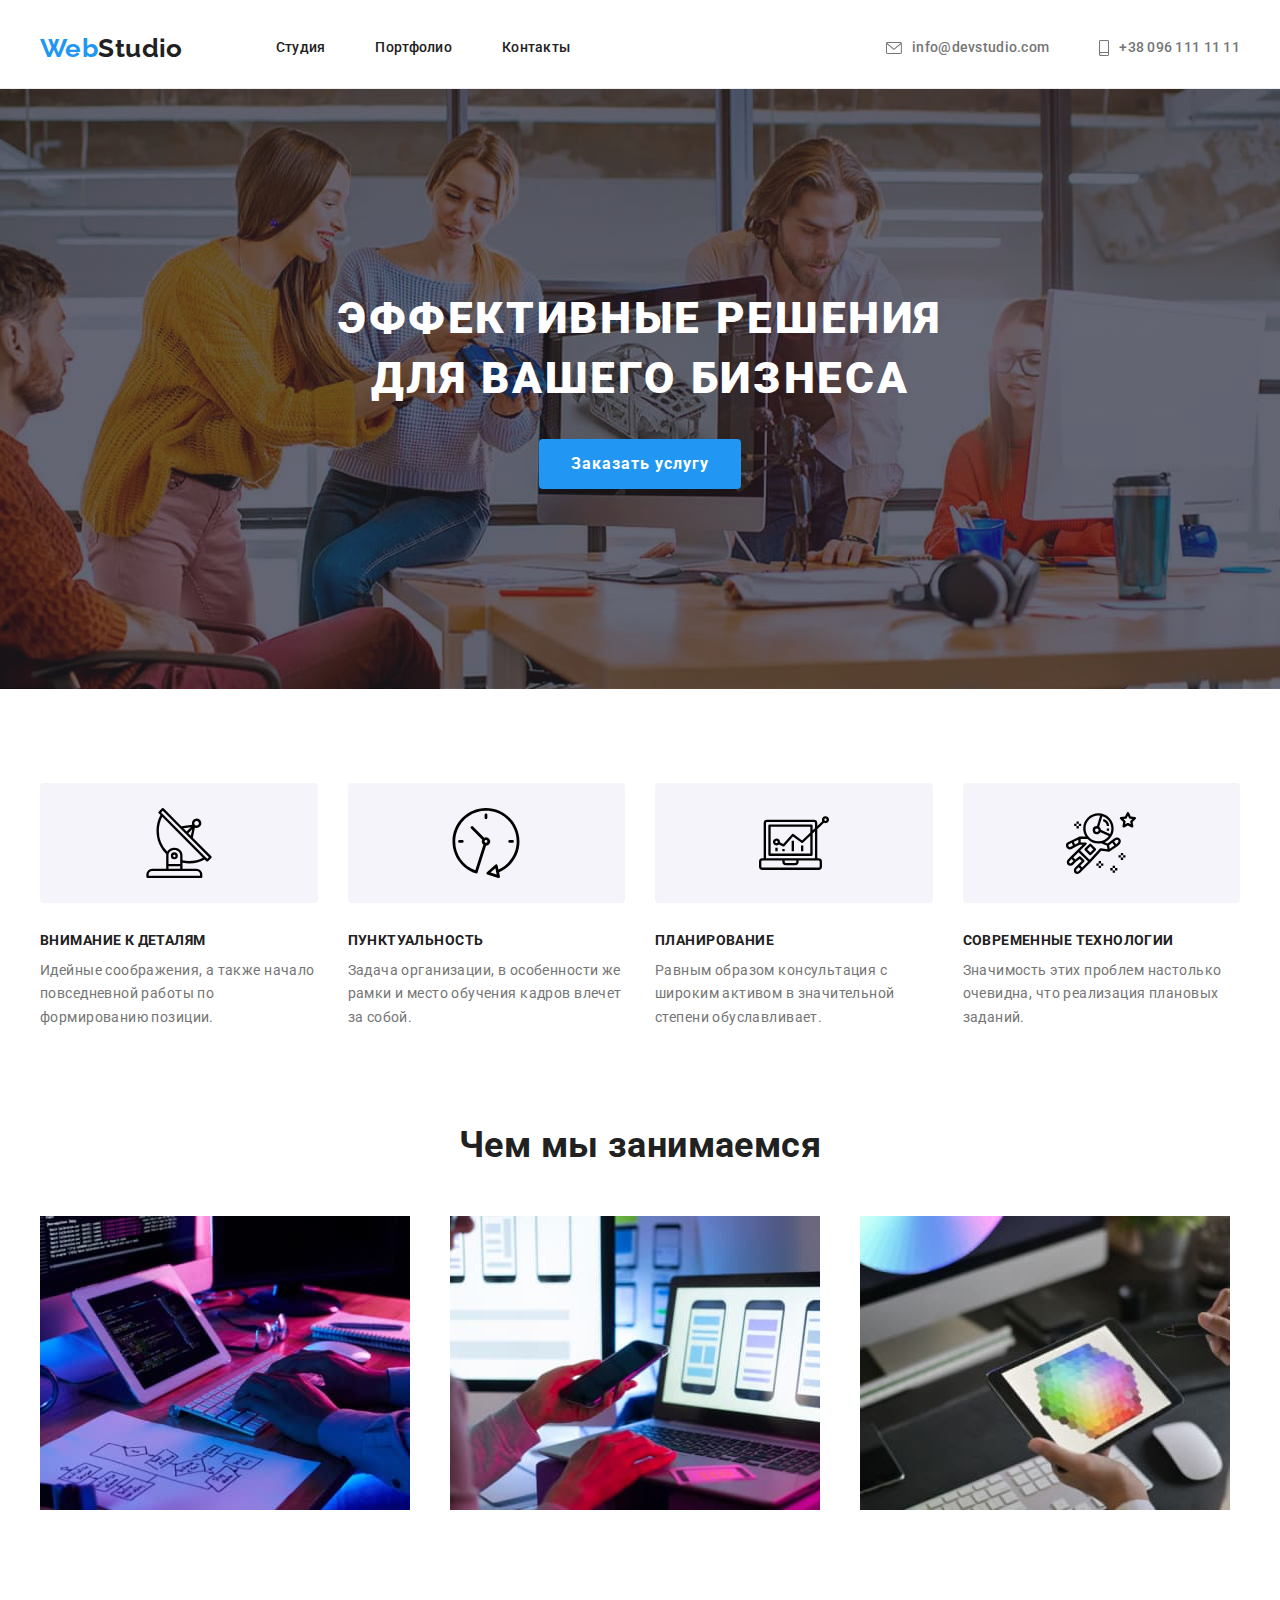
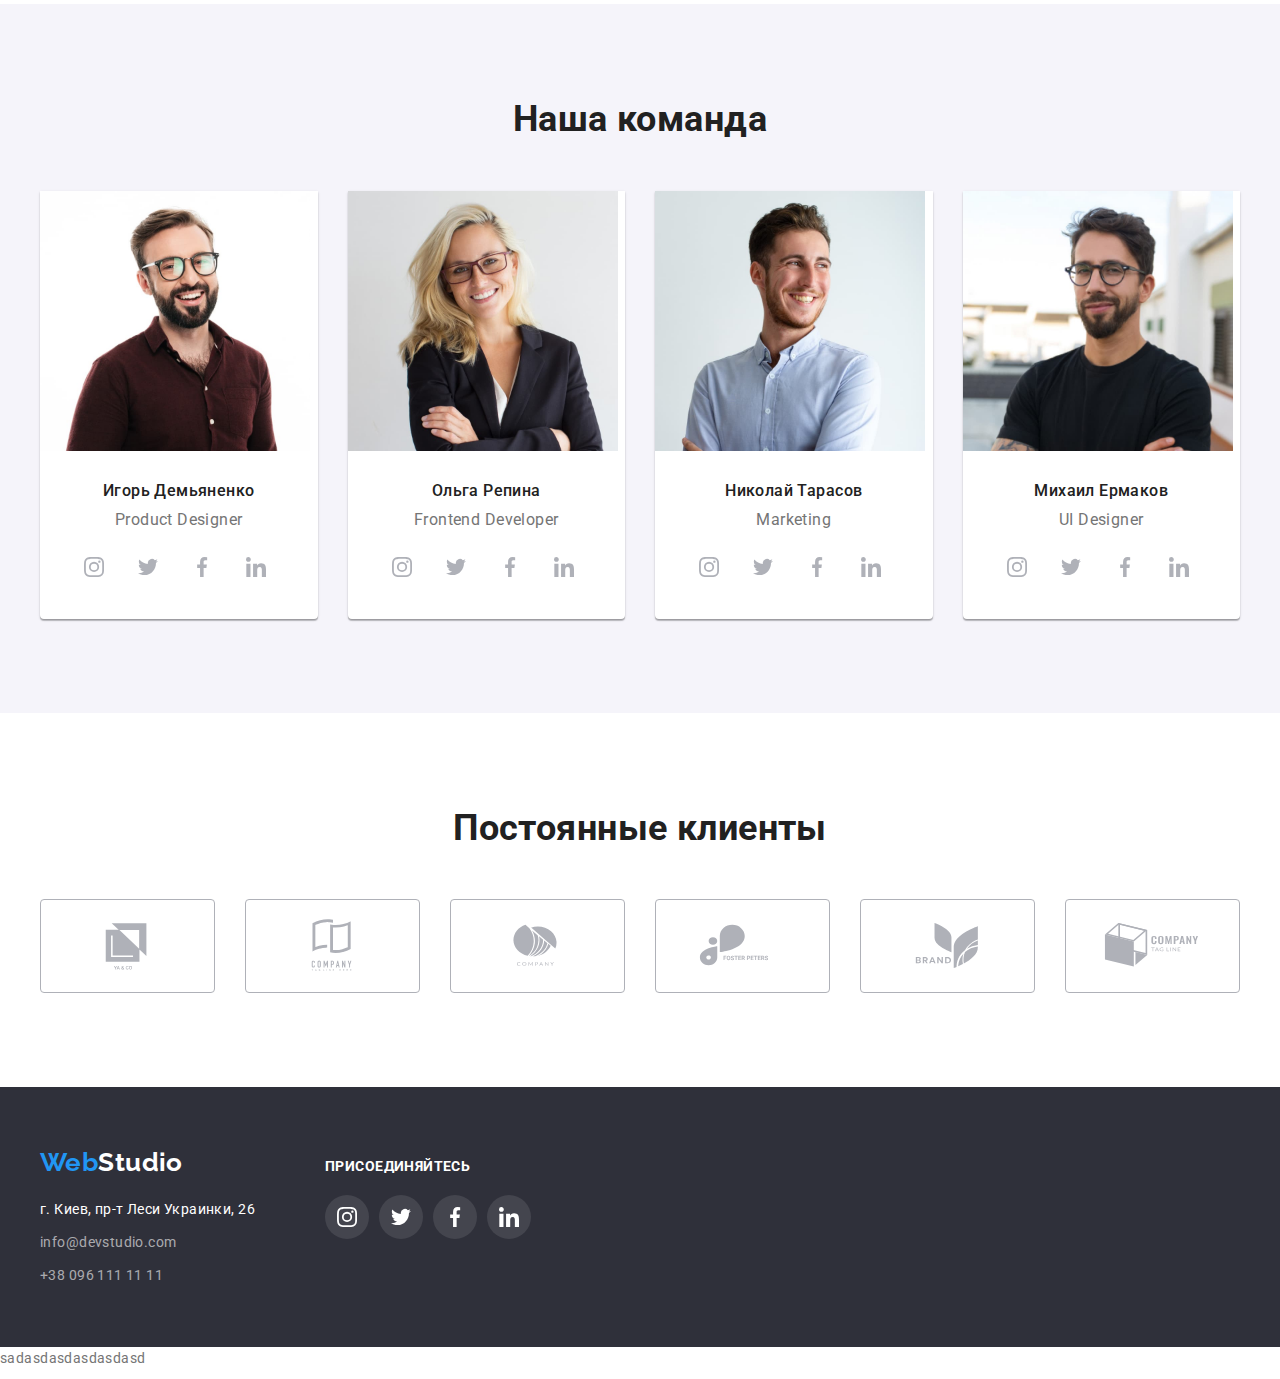
==== commit 509f299c: "add" ====
--- a/index.html
+++ b/index.html
@@ -96,34 +96,13 @@
             <h2 class="promo-title">Чем мы занимаемся</h2>
                 <ul class="work-foto-list list">
                     <li class="work-foto-item">
-                        <div class="img-thumb">
                             <img src="./img/box1.jpg" alt="Написание кода в HTML" width="370" height="294">
-                            <!--
-                            <div class="img-title">
-                                <p class="label" >Десктопные приложения</p>
-                             </div>
-                            -->
-                        </div>
                     </li>
                     <li class="work-foto-item">
-                        <div class="img-thumb">
-                            <img src="./img/box2.jpg" alt="Разработка web приложений для смартфонов" width="370" height="294">
-                            <!--
-                            <div class="img-title">
-                                <p class="label">Мобильные приложения</p>
-                            </div>
-                            -->
-                        </div>
+                        <img src="./img/box2.jpg" alt="Разработка web приложений для смартфонов" width="370" height="294">
                     </li> 
                     <li class="work-foto-item">
-                        <div class="img-thumb">
-                            <img src="./img/box3.jpg" alt="Дизайнерское решение" width="370" height="294">
-                            <!--
-                            <div class="img-title">
-                                <p class="label">Дизайнерские решения</p>
-                            </div>
-                            -->
-                        </div>
+                        <img src="./img/box3.jpg" alt="Дизайнерское решение" width="370" height="294">    
                     </li>
                 </ul>
             </div>
@@ -381,6 +360,6 @@
                 </ul>
         </div>  
     </div>
-    </footer>
+    </footer> sadasdasdasdasdasd
 </body>
 </html> --- a/css/style.css
+++ b/css/style.css
@@ -235,33 +235,6 @@
 
 /*section-work*/
 
-/*
-.img-thumb {
-    position: relative;
-}
-
-.img-title {
-    display: inline-block;
-    position: absolute;
-    width: 100%;
-    height: 70px;
-    bottom: 0;
-    background: rgba(47, 48, 58, 0.8);
-}
-
-.label {
-    margin-top: 0;
-    margin-bottom: 0;
-    padding-top: 27px;
-    padding-bottom: 27px;
-    font-weight: 700;
-    line-height: 1.14;
-    text-align: center;
-    text-transform: uppercase;
-    color: var(--background-color-page);
-}
-*/
-
 .section-work {
     padding-top: 0;
 }
@@ -360,10 +333,6 @@
     height: 44px;
     background-color: var(--background-color-page);
     border-radius: 50%;
-    /*
-    transition: background-color 250ms cubic-bezier(0.4, 0, 0.2, 1),
-    color 250ms cubic-bezier(0.4, 0, 0.2, 1);
-    */
     text-decoration: none;
 }
 
@@ -411,9 +380,6 @@
     border: 1px solid #afb1b8;
     border-radius: 4px;
     text-decoration: none;
-    /*
-    transition: color 250ms cubic-bezier(0.4, 0, 0.2, 1);
-    */
 }
 
 .clients-link:focus,
@@ -512,10 +478,6 @@
     height: 44px;
     background-color: rgba(255, 255, 255, 0.1);
     border-radius: 50%;
-    /*
-    transition: background-color 250ms cubic-bezier(0.4, 0, 0.2, 1),
-    color 250ms cubic-bezier(0.4, 0, 0.2, 1);
-    */
 }
 
 .social-link:focus,
@@ -551,10 +513,6 @@
     color: #212121;
     background: var(--main-portfolio-btn);
     border: 0ch;
-    /*
-    transition: background-color 250ms cubic-bezier(0.4, 0, 0.2, 1),
-    color 250ms cubic-bezier(0.4, 0, 0.2, 1);
-    */
 }
 
 .main-btn-link:hover,
@@ -621,4 +579,5 @@
 .visually-hidden {
     position: fixed;
     transform: scale(0);
-}+}
+asdddddddd 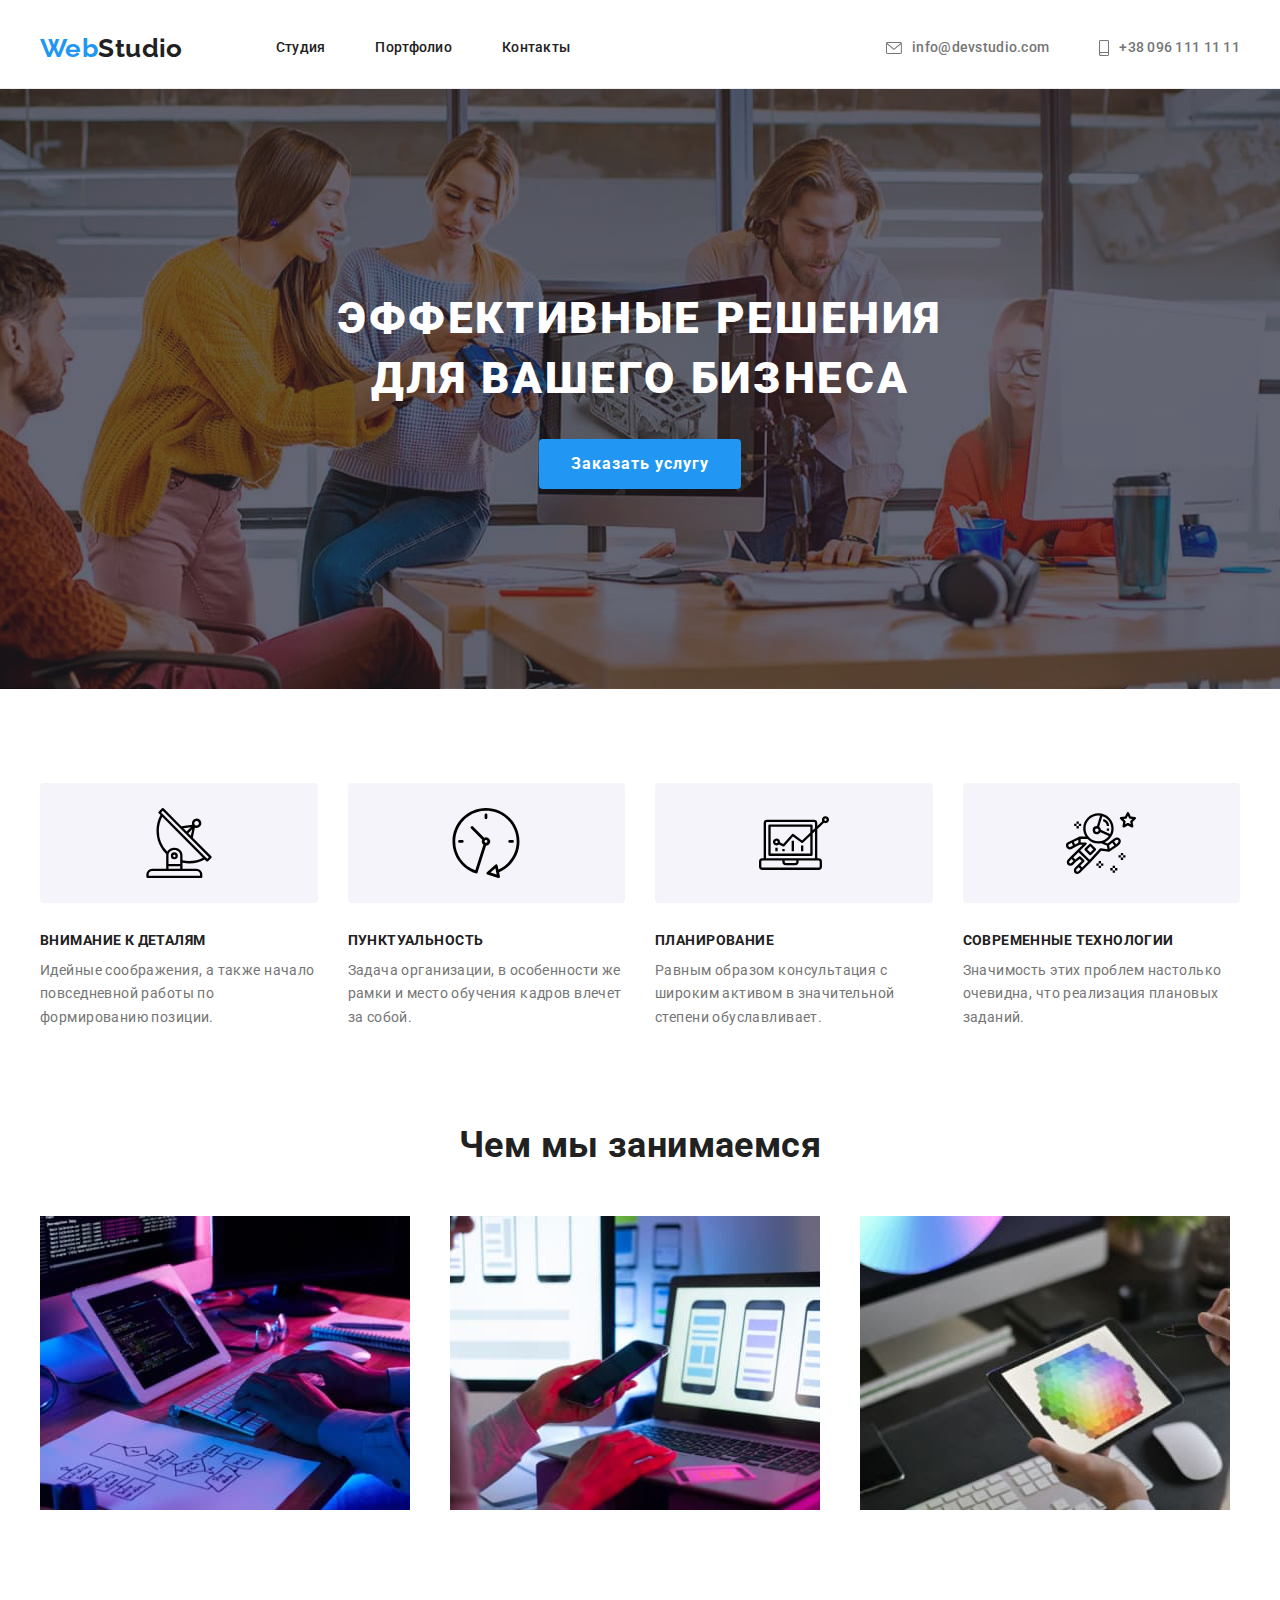
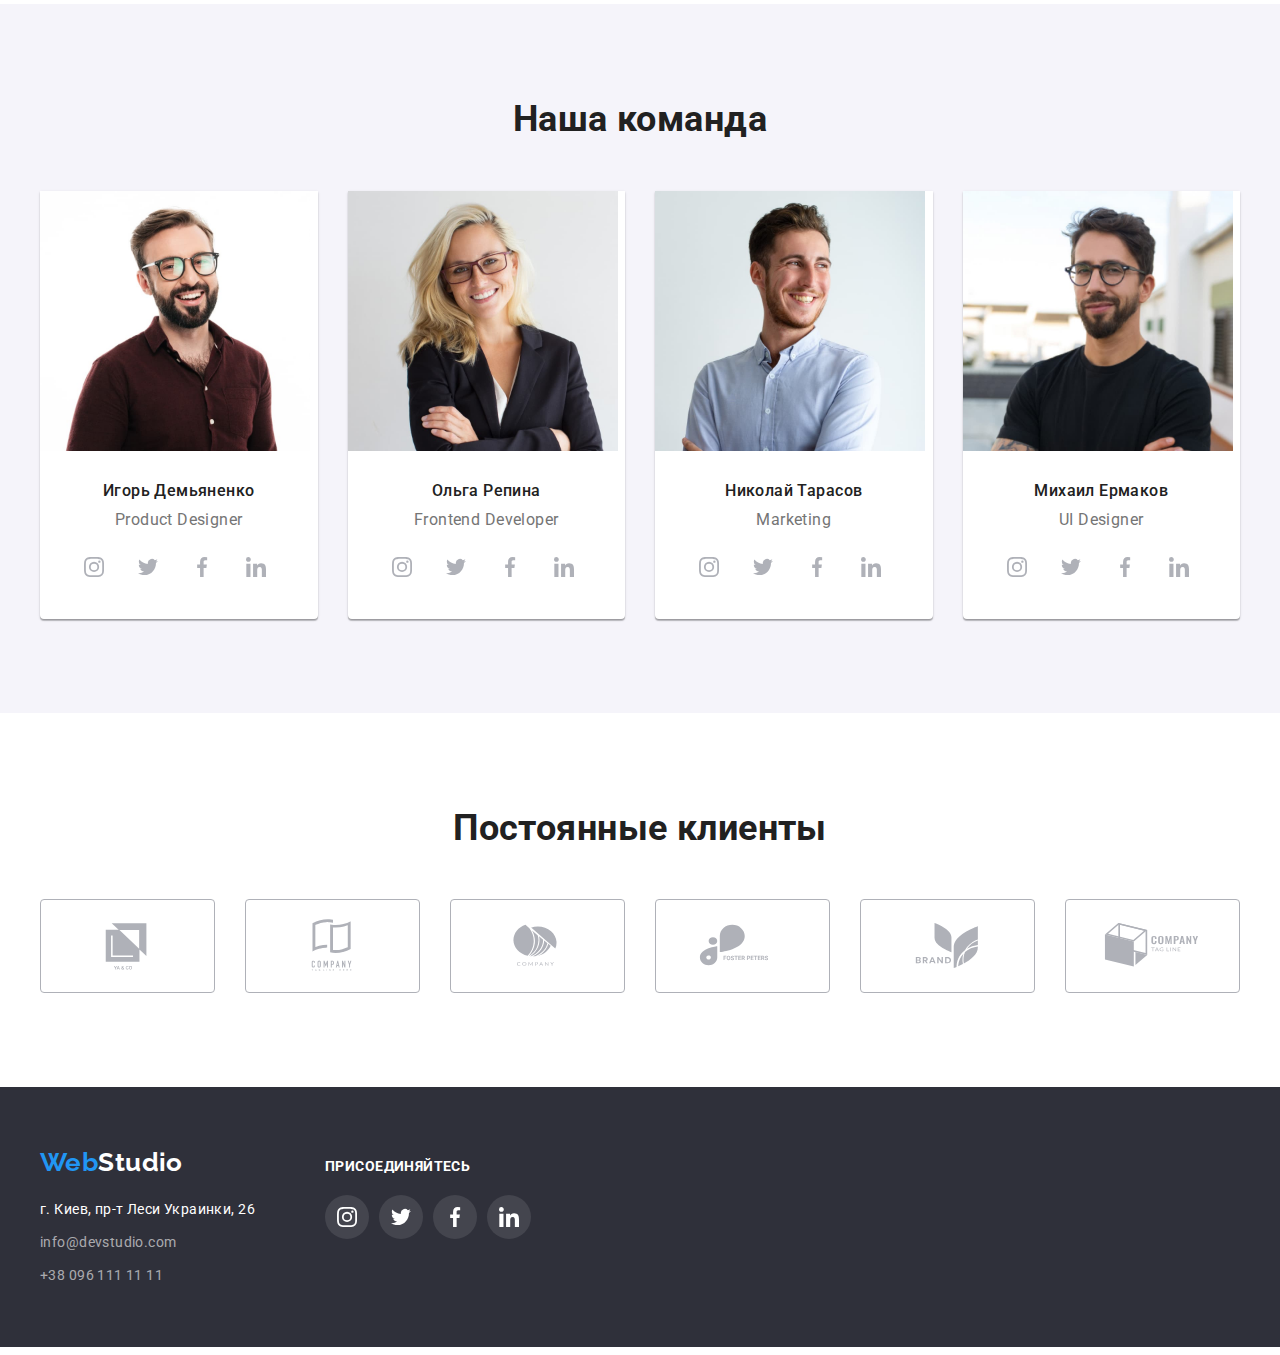
==== commit 9cc040b7: "add" ====
--- a/index.html
+++ b/index.html
@@ -360,6 +360,6 @@
                 </ul>
         </div>  
     </div>
-    </footer> sadasdasdasdasdasd
+    </footer> 
 </body>
 </html> --- a/css/style.css
+++ b/css/style.css
@@ -580,4 +580,3 @@
     position: fixed;
     transform: scale(0);
 }
-asdddddddd 